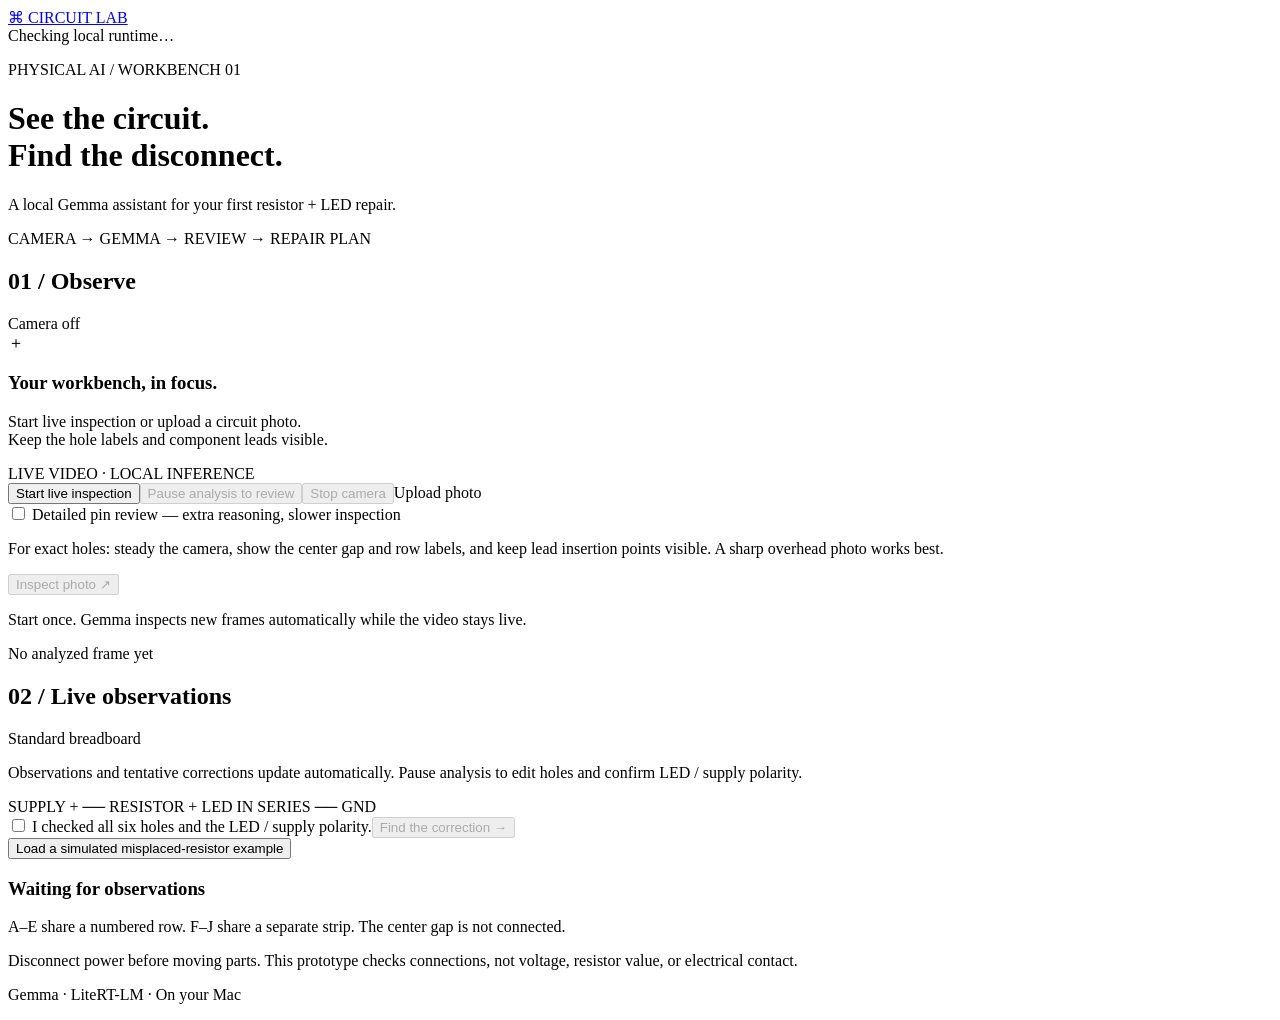
==== circuit_lab/static/index.html @ cf95f3bf "Gemma hardware hackathon: circuit lab + YAM arm sim (jumper and open-resistor demos) Claude-Session:" ====
<!doctype html><html lang="en"><head><meta charset="utf-8"><meta name="viewport" content="width=device-width,initial-scale=1"><title>Circuit Lab · Local inspection</title><link rel="stylesheet" href="/static/style.css"></head><body>
<header><a href="/" class="brand"><span>⌘</span> CIRCUIT LAB</a><div class="pill" id="runtime">Checking local runtime…</div></header>
<main><div class="intro"><div><p class="eyebrow">PHYSICAL AI / WORKBENCH 01</p><h1>See the circuit.<br><span>Find the disconnect.</span></h1><p class="muted">A local Gemma assistant for your first resistor + LED repair.</p></div><div class="flow">CAMERA <b>→</b> GEMMA <b>→</b> REVIEW <b>→</b> REPAIR PLAN</div></div>
<div class="layout"><section class="panel"><div class="panel-title"><h2>01 / Observe</h2><span id="cameraState">Camera off</span></div><div class="viewer"><video id="video" autoplay playsinline muted hidden></video><canvas id="frame" hidden></canvas><div id="placeholder"><div class="crosshair">＋</div><h3>Your workbench, in focus.</h3><p>Start live inspection or upload a circuit photo.<br>Keep the hole labels and component leads visible.</p></div><span class="view-tag">LIVE VIDEO · LOCAL INFERENCE</span></div>
<div class="toolbar"><button id="camera" class="primary">Start live inspection</button><button id="pause" class="secondary" disabled>Pause analysis to review</button><button id="stop" class="secondary" disabled>Stop camera</button><label class="button secondary">Upload photo<input id="upload" type="file" accept="image/png,image/jpeg" hidden></label></div><label class="confirmation"><input id="detailed" type="checkbox"> Detailed pin review — extra reasoning, slower inspection</label><p class="muted">For exact holes: steady the camera, show the center gap and row labels, and keep lead insertion points visible. A sharp overhead photo works best.</p><button id="analyze" class="secondary wide" disabled>Inspect photo <span>↗</span></button><p id="message" role="status" aria-live="polite">Start once. Gemma inspects new frames automatically while the video stays live.</p><p id="freshness" class="note">No analyzed frame yet</p><div class="observation" id="observation" hidden></div></section>
<section class="panel"><div class="panel-title"><h2>02 / Live observations</h2><span>Standard breadboard</span></div><p class="muted">Observations and tentative corrections update automatically. Pause analysis to edit holes and confirm LED / supply polarity.</p><div class="schematic">SUPPLY + ── RESISTOR + LED IN SERIES ── GND</div><form id="pins"><div id="fields"></div><label class="confirmation"><input id="confirmed" type="checkbox"> I checked all six holes and the LED / supply polarity.</label><button class="primary wide" type="submit" id="check" disabled>Find the correction →</button></form><button class="text-button" id="example">Load a simulated misplaced-resistor example</button><p class="note" id="exampleNote" hidden>SIMULATED PIN DATA — not a camera observation.</p><div class="result" id="result" aria-live="polite"><h3>Waiting for observations</h3><p>A–E share a numbered row. F–J share a separate strip. The center gap is not connected.</p></div></section></div>
<footer><p>Disconnect power before moving parts. This prototype checks connections, not voltage, resistor value, or electrical contact.</p><p>Gemma · LiteRT-LM · On your Mac</p></footer></main><script type="module" src="/static/app.js"></script></body></html>
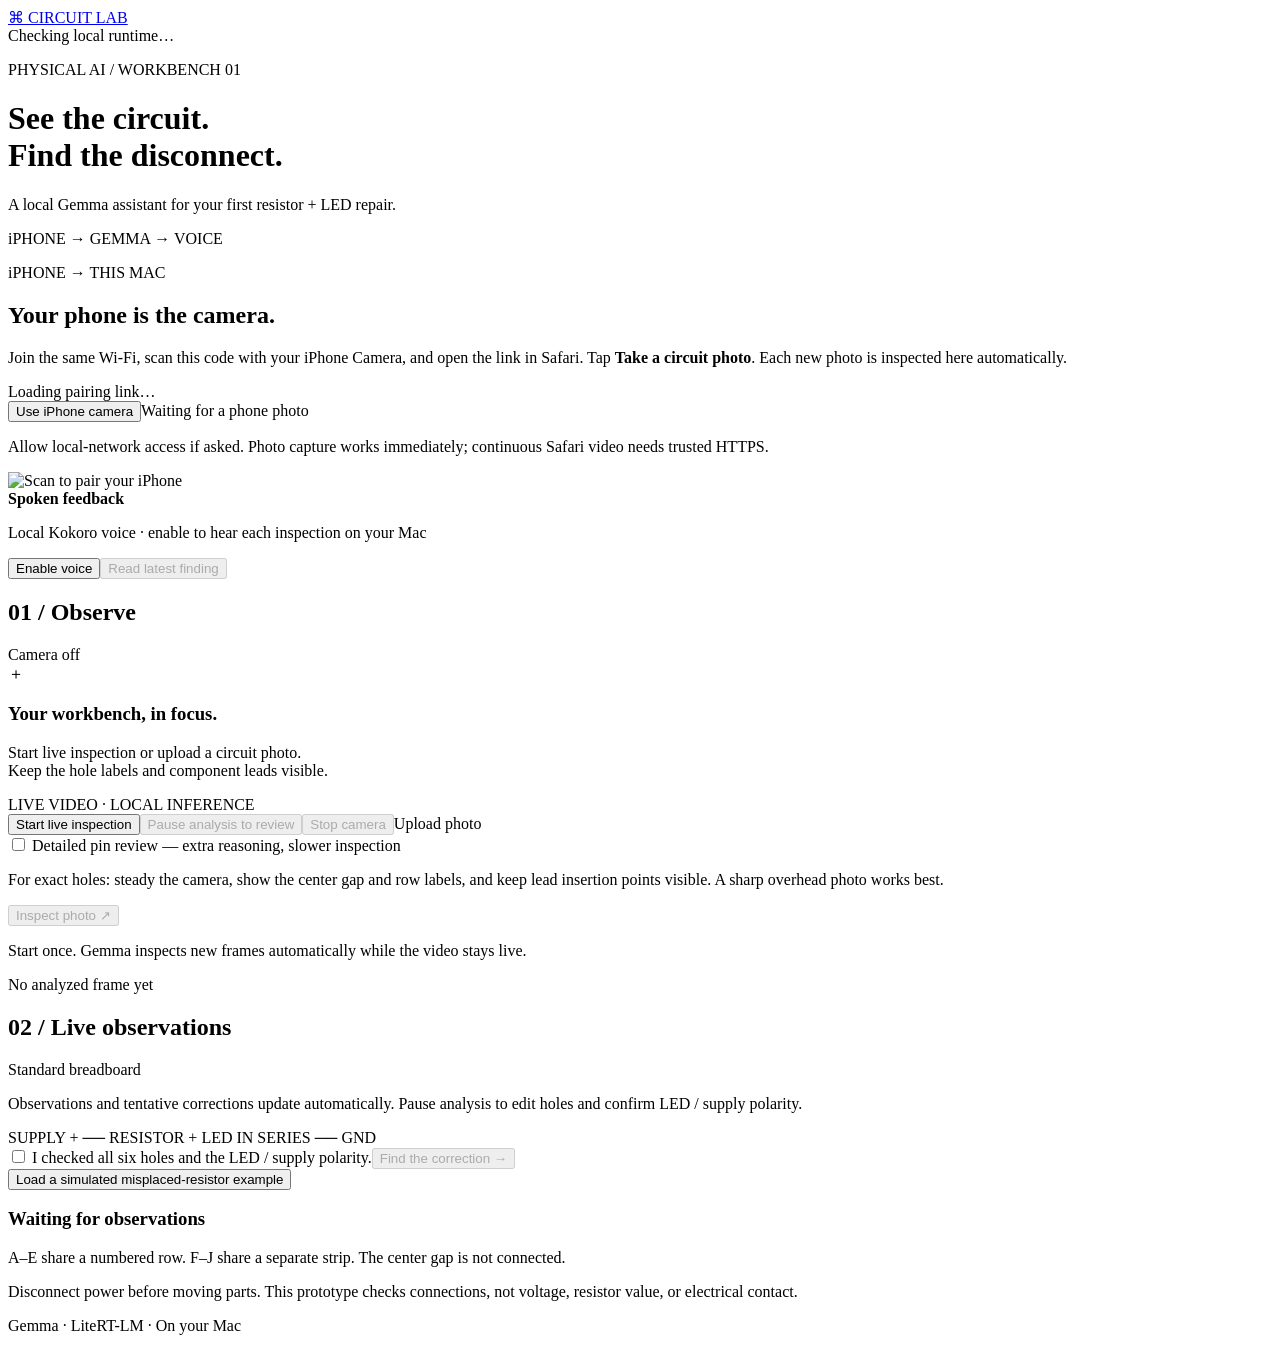
==== commit ad2800d1: "Add Jetson board analysis, live voice UI, DM40C reader, and robot integrations" ====
--- a/circuit_lab/static/index.html
+++ b/circuit_lab/static/index.html
@@ -1,7 +1,9 @@
 <!doctype html><html lang="en"><head><meta charset="utf-8"><meta name="viewport" content="width=device-width,initial-scale=1"><title>Circuit Lab · Local inspection</title><link rel="stylesheet" href="/static/style.css"></head><body>
 <header><a href="/" class="brand"><span>⌘</span> CIRCUIT LAB</a><div class="pill" id="runtime">Checking local runtime…</div></header>
-<main><div class="intro"><div><p class="eyebrow">PHYSICAL AI / WORKBENCH 01</p><h1>See the circuit.<br><span>Find the disconnect.</span></h1><p class="muted">A local Gemma assistant for your first resistor + LED repair.</p></div><div class="flow">CAMERA <b>→</b> GEMMA <b>→</b> REVIEW <b>→</b> REPAIR PLAN</div></div>
+<main><div class="intro"><div><p class="eyebrow">PHYSICAL AI / WORKBENCH 01</p><h1>See the circuit.<br><span>Find the disconnect.</span></h1><p class="muted">A local Gemma assistant for your first resistor + LED repair.</p></div><div class="flow">iPHONE <b>→</b> GEMMA <b>→</b> VOICE</div></div>
+<section class="panel connection"><div><p class="eyebrow">iPHONE → THIS MAC</p><h2>Your phone is the camera.</h2><p class="muted">Join the same Wi-Fi, scan this code with your iPhone Camera, and open the link in Safari. Tap <strong>Take a circuit photo</strong>. Each new photo is inspected here automatically.</p><a id="phoneUrl" class="pair-link">Loading pairing link…</a><div class="toolbar"><button id="phone" class="primary">Use iPhone camera</button><span id="phoneState" class="muted">Waiting for a phone photo</span></div><p class="note">Allow local-network access if asked. Photo capture works immediately; continuous Safari video needs trusted HTTPS.</p></div><img id="phoneQr" src="/api/phone/qr" alt="Scan to pair your iPhone" width="164" height="164"></section>
+<section class="panel voice-panel"><div><strong>Spoken feedback</strong><p id="voiceState" class="muted">Local Kokoro voice · enable to hear each inspection on your Mac</p></div><div class="toolbar"><button id="voice" class="secondary">Enable voice</button><button id="replay" class="secondary" disabled>Read latest finding</button></div><audio id="speechAudio" controls hidden></audio></section>
 <div class="layout"><section class="panel"><div class="panel-title"><h2>01 / Observe</h2><span id="cameraState">Camera off</span></div><div class="viewer"><video id="video" autoplay playsinline muted hidden></video><canvas id="frame" hidden></canvas><div id="placeholder"><div class="crosshair">＋</div><h3>Your workbench, in focus.</h3><p>Start live inspection or upload a circuit photo.<br>Keep the hole labels and component leads visible.</p></div><span class="view-tag">LIVE VIDEO · LOCAL INFERENCE</span></div>
-<div class="toolbar"><button id="camera" class="primary">Start live inspection</button><button id="pause" class="secondary" disabled>Pause analysis to review</button><button id="stop" class="secondary" disabled>Stop camera</button><label class="button secondary">Upload photo<input id="upload" type="file" accept="image/png,image/jpeg" hidden></label></div><label class="confirmation"><input id="detailed" type="checkbox"> Detailed pin review — extra reasoning, slower inspection</label><p class="muted">For exact holes: steady the camera, show the center gap and row labels, and keep lead insertion points visible. A sharp overhead photo works best.</p><button id="analyze" class="secondary wide" disabled>Inspect photo <span>↗</span></button><p id="message" role="status" aria-live="polite">Start once. Gemma inspects new frames automatically while the video stays live.</p><p id="freshness" class="note">No analyzed frame yet</p><div class="observation" id="observation" hidden></div></section>
+<div class="toolbar"><button id="camera" class="primary">Start live inspection</button><button id="pause" class="secondary" disabled>Pause analysis to review</button><button id="stop" class="secondary" disabled>Stop camera</button><label class="button secondary">Upload photo<input id="upload" type="file" accept="image/png,image/jpeg" hidden></label></div><label class="confirmation"><input id="detailed" type="checkbox"> Detailed pin review — extra reasoning, slower inspection</label><p class="muted">For exact holes: steady the camera, show the center gap and row labels, and keep lead insertion points visible. A sharp overhead photo works best.</p><button id="analyze" class="secondary wide" disabled>Inspect photo <span>↗</span></button><p id="message" role="status" aria-live="polite">Start once. Gemma inspects new frames automatically while the video stays live.</p><p id="freshness" class="note">No analyzed frame yet</p><p id="ledState" class="led-status" hidden></p><div class="observation" id="observation" hidden></div></section>
 <section class="panel"><div class="panel-title"><h2>02 / Live observations</h2><span>Standard breadboard</span></div><p class="muted">Observations and tentative corrections update automatically. Pause analysis to edit holes and confirm LED / supply polarity.</p><div class="schematic">SUPPLY + ── RESISTOR + LED IN SERIES ── GND</div><form id="pins"><div id="fields"></div><label class="confirmation"><input id="confirmed" type="checkbox"> I checked all six holes and the LED / supply polarity.</label><button class="primary wide" type="submit" id="check" disabled>Find the correction →</button></form><button class="text-button" id="example">Load a simulated misplaced-resistor example</button><p class="note" id="exampleNote" hidden>SIMULATED PIN DATA — not a camera observation.</p><div class="result" id="result" aria-live="polite"><h3>Waiting for observations</h3><p>A–E share a numbered row. F–J share a separate strip. The center gap is not connected.</p></div></section></div>
 <footer><p>Disconnect power before moving parts. This prototype checks connections, not voltage, resistor value, or electrical contact.</p><p>Gemma · LiteRT-LM · On your Mac</p></footer></main><script type="module" src="/static/app.js"></script></body></html>
